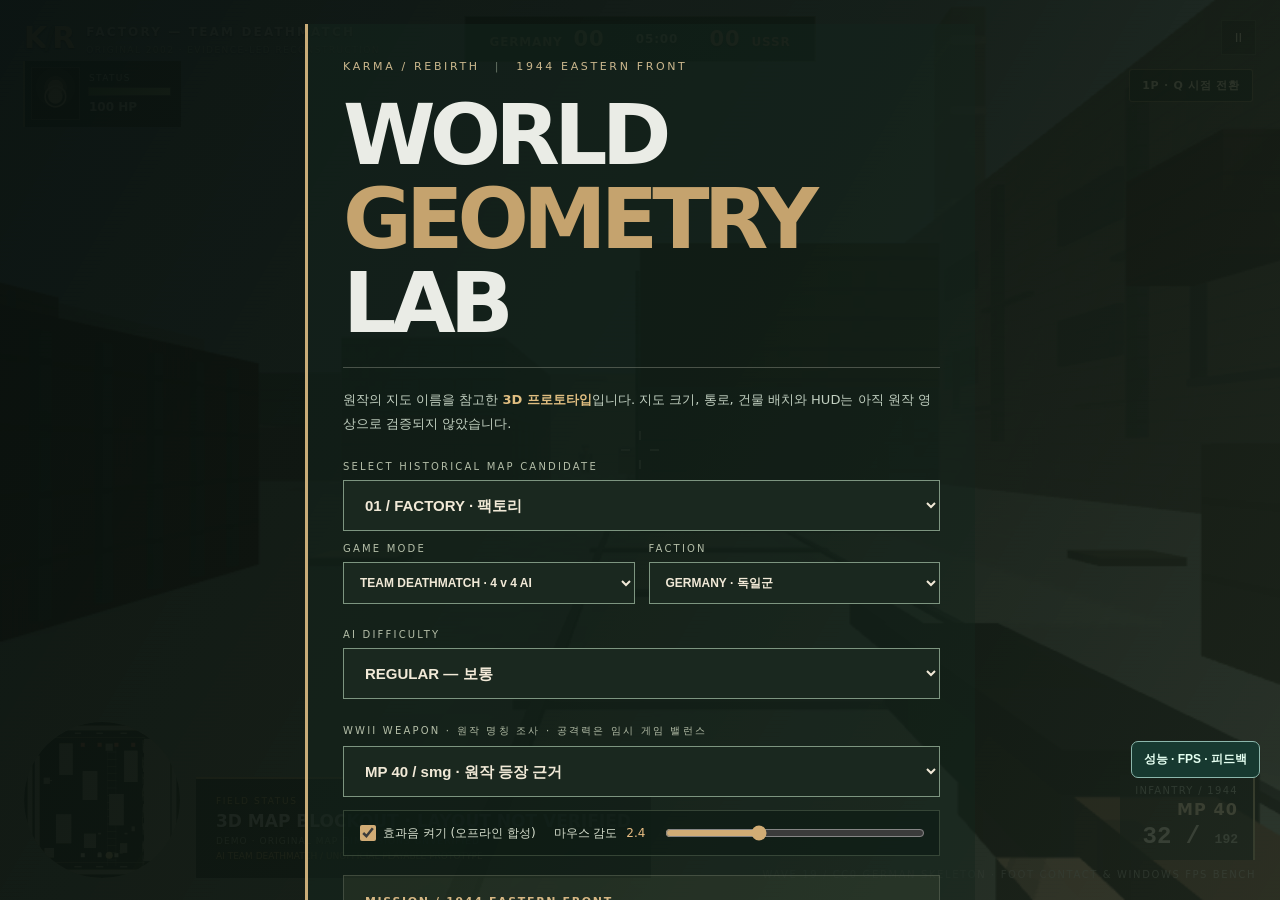
==== site/three-d/index.html @ 40a32ef1 "Wave19 Windows same-PC FPS comparator, rig weapon/foot pose QA and licensed asset audit" ====
<!doctype html>
<html lang="ko"><head><meta charset="utf-8"><meta name="viewport" content="width=device-width, initial-scale=1">
<title>KARMA REBIRTH — Wave 19 Windows FPS Benchmark + Weapon Grip QA</title><link rel="stylesheet" href="style.css"><link rel="stylesheet" href="tdm.css"><link rel="stylesheet" href="wave4.css"><link rel="stylesheet" href="wave5.css"></head>
<body><main id="application">
<canvas id="viewport" aria-label="Factory, Castle, Training WebGL 3D first-person and third-person shooter"></canvas>
<div class="scanlines"></div>
<header><div class="brand">K<span>/</span>R</div><div><strong id="mission">FACTORY — GEOMETRY STUDY</strong><small>ORIGINAL 2002 · EVIDENCE-LED RECONSTRUCTION</small></div><button id="pause" type="button" aria-label="게임 일시정지">II</button></header>
<div id="scoreboard" role="status" aria-live="polite"><span class="axis">GERMANY <b id="score-german">00</b></span><span id="match-clock">05:00</span><span class="soviet"><b id="score-soviet">00</b> USSR</span></div>
<button id="camera-mode" type="button" aria-label="Q 시점 전환: 1인칭" aria-keyshortcuts="Q">1P · Q 시점 전환</button>
<div id="mouse-lock-status" role="status" aria-live="polite" hidden>마우스 잠금 대기 · 화면을 클릭해 조준을 고정하세요</div>
<div id="portrait" aria-label="병사 초상과 체력"><span class="soldier-portrait">◉</span><div class="vitals"><small>STATUS</small><div class="health-meter"><div id="health-fill"></div></div><span id="health-value">100 HP</span></div></div>
<div id="ammo-hud" aria-live="polite"><small>INFANTRY / 1944</small><strong id="gun-name">MP 40</strong><span><b id="hud-clip">32</b> / <b id="hud-reserve">160</b></span></div>
<div class="crosshair"><span class="north"></span><span class="west"></span><span class="east"></span><span class="south"></span></div>
<div class="bottom"><canvas id="mini" width="156" height="156" aria-label="임시 전술 미니맵"></canvas><div class="stat"><span class="label">FIELD STATUS</span><strong id="stats">READY</strong><span>DEMO · ORIGINAL MAP DIMENSIONS UNVERIFIED</span></div></div>
<div id="glow"></div><div class="survey-stamp">WAVE 19 / CC0 GERMAN SKELETON · FOOT CONTACT & WINDOWS FPS BENCH</div>
<aside id="benchmark" hidden aria-label="Live performance metrics"><strong>LIVE PERFORMANCE</strong><span id="bench-fps">Measuring FPS…</span><span id="bench-frame">Frame time: --</span><span id="bench-render">CPU scene/render: --</span><span id="bench-ai">AI logic: --</span><small>Actual browser RAF · not GPU timestamp · Wave 05</small></aside>
<section id="menu" aria-label="작전 메뉴" class="scrim">
  <div class="panel">
  <p class="kicker">KARMA / REBIRTH <span class="divider-pipe">|</span> 1944 EASTERN FRONT</p>
  <h1 id="menu-title">WORLD <em>GEOMETRY</em> LAB</h1>
  <p class="warning">원작의 지도 이름을 참고한 <b>3D 프로토타입</b>입니다. 지도 크기, 통로, 건물 배치와 HUD는 아직 원작 영상으로 검증되지 않았습니다.</p>
  <label for="map-picker">SELECT HISTORICAL MAP CANDIDATE</label>
  <select id="map-picker"><option value="factory">01 / FACTORY · 팩토리</option><option value="castle">02 / CASTLE · 캐슬</option><option value="training">03 / TRAINING · 자체 제작 사격장 (원본 맵 구조 미확인)</option></select>
  <div class="choice-grid"><div><label for="mode-picker">GAME MODE</label><select id="mode-picker"><option value="tdm">TEAM DEATHMATCH · 4 v 4 AI</option><option value="practice">MAP PRACTICE · 훈련</option></select></div><div><label for="team-picker">FACTION</label><select id="team-picker"><option value="german">GERMANY · 독일군</option><option value="soviet">USSR · 소련군</option></select></div></div>
  <label for="difficulty-picker">AI DIFFICULTY</label><select id="difficulty-picker"><option value="normal">REGULAR — 보통</option><option value="rookie">ROOKIE — 초급</option><option value="veteran">VETERAN — 숙련</option></select>
  <label for="weapon-picker">WWII WEAPON · 원작 명칭 조사 · 공격력은 임시 게임 밸런스</label><select id="weapon-picker" aria-label="독일군·소련군 무기 선택"></select>
  <div class="optionrow"><label class="sound-control"><input id="enable-audio" type="checkbox" checked> 효과음 켜기 (오프라인 합성)</label><label for="sensitivity">마우스 감도 <output id="sensitivity-value">2.4</output></label><input id="sensitivity" type="range" min="1" max="5" value="2.4" step=".2"></div>
  <div class="briefing"><b>MISSION / 1944 EASTERN FRONT</b><span>4 대 4 오프라인 팀전. 아군 3명과 함께 상대 진영 AI 4명에게 맞서 20점을 먼저 달성하세요. 원작 병과/지도/유니폼을 검증한 완성본은 아닙니다.</span></div>
  <button id="start" type="button">4 : 4 전투 시작 <span>↗</span></button>
  <p class="help">Q 1·3인칭 전환 · [ / ] 무기 변경 · 3인칭 휠 줌 · WASD 이동 · 마우스 시점 · 좌클릭 사격 · 우클릭 정조준 · R 재장전 · Shift 달리기 · Ctrl 앉기 · ESC 일시정지</p>
  <p class="footer"><a href="../index.html">← WAVE 01 / 기존 게임으로 돌아가기</a> · <a href="PLAY_README_KO.txt" target="_blank" rel="noopener">오프라인 사용 설명</a> · <a href="assets/characters/LICENSE_CC0.txt" target="_blank" rel="noopener">캐릭터 라이선스</a> · <a href="assets/materials/ambientcg/LICENSE_CC0.txt" target="_blank" rel="noopener">실사 직물 CC0 라이선스</a> · <a href="assets/characters/quaternius_superhero_male_cc0.glb" download>GLB 원본</a> · <a href="assets/characters/LICENSE_PANZERGRENADIER_CC0.txt">Panzergrenadier CC0</a> · <a href="assets/characters/panzergrenadier_cc0.glb" download>WW2 Soldier GLB</a> · <a href="assets/characters/panzergrenadier_cc0_optimized.glb" download>Optimized WW2 Soldier CC0 GLB</a></p>
  </div>
</section>
<div id="no-webgl" hidden role="alert">이 브라우저는 WebGL2를 사용할 수 없습니다. Chrome/Edge/Safari 최신 버전을 사용하거나 하드웨어 가속 설정을 확인해주세요.</div>
</main><script>
window.addEventListener("error", function(e) {
  const panel=document.querySelector("#no-webgl");
  if(panel){panel.hidden=false;panel.textContent="3D 초기화 오류: "+e.message+" ("+e.filename.split("/").pop()+":"+e.lineno+")"; }
});
window.addEventListener("unhandledrejection", function(e) {
  const panel=document.querySelector("#no-webgl");if(panel){panel.hidden=false;panel.textContent="3D 초기화 거부: "+String(e.reason);}
});
</script><script src="maps.js?v=wave19"></script><script src="weapons.js"></script><script src="weapon-motion.js"></script><script src="aim-audit.js"></script><script src="aim14.js"></script><script src="tdm.js"></script><script src="rig.js"></script><script src="camera.js"></script><script src="assets/quaternius-character-embedded.js"></script><script src="assets/materials/ww2_pbr_embedded.js"></script><script src="assets/materials/ambientcg/fabric065-photo-embedded.js"></script><script src="assets/animations/ual1-retargeted-embedded.js"></script><script src="assets/characters/panzergrenadier-ual-basis.js"></script><script src="real-character.js"></script><script src="skinned.js"></script><script src="audio.js"></script><script src="engine.js?v=wave19"></script><script src="wave18-diagnostics.js"></script></body></html>
---- site/three-d/style.css ----
*{box-sizing:border-box}html,body{margin:0;height:100%;overflow:hidden;background:#151c1b;color:#eaece6;font-family:Inter,system-ui,-apple-system,'Segoe UI',sans-serif}#application{position:relative;width:100vw;height:100dvh;overflow:hidden}#viewport{display:block;width:100%;height:100%;background:#687979}.scanlines{pointer-events:none;position:absolute;inset:0;background:repeating-linear-gradient(0deg,transparent 0px,transparent 3px,#00000009 4px);z-index:2}header{position:absolute;left:24px;top:20px;right:24px;display:flex;align-items:center;gap:14px;z-index:3;text-shadow:0 1px 2px #0009}header .brand{font-size:30px;letter-spacing:-3px;font-weight:900;color:#e4c99a}header .brand span{color:#71847b}header strong{font-size:12px;letter-spacing:.18em}header small{display:block;color:#bdc7bc;font-size:9px;letter-spacing:.16em;margin-top:5px}header button{margin-left:auto;width:35px;height:35px;border:1px solid #a7ac9949;background:#1019148a;color:#fbecd0;cursor:pointer}.crosshair{position:absolute;left:50%;top:50%;width:38px;height:38px;transform:translate(-50%,-50%);z-index:2;pointer-events:none}.crosshair span{position:absolute;background:#f0e8d5;box-shadow:0 0 4px #000a}.crosshair .north{width:2px;height:9px;top:0;left:18px}.crosshair .south{width:2px;height:9px;bottom:0;left:18px}.crosshair .west{width:9px;height:2px;left:0;top:18px}.crosshair .east{width:9px;height:2px;right:0;top:18px}.bottom{position:absolute;left:24px;bottom:22px;right:24px;z-index:3;display:flex;align-items:flex-end;gap:16px;text-shadow:0 1px 2px #0009}#mini{width:156px;height:156px;border:1px solid #c6c5a267;image-rendering:auto}.stat{background:#101b18c9;border-top:2px solid #cbad77;min-width:270px;padding:17px 20px;display:grid;gap:5px}.stat .label{color:#e4be7d;font-size:9px;letter-spacing:.18em}.stat strong{font-size:17px}.stat>span:last-child{font-size:9px;letter-spacing:.12em;color:#b7c1b4}.survey-stamp{position:absolute;bottom:20px;right:24px;font-size:10px;letter-spacing:.16em;color:#e7ecdda1;z-index:3}#glow{position:absolute;pointer-events:none;left:calc(50% - 70px);top:calc(50% - 70px);width:140px;height:140px;background:radial-gradient(ellipse,#ffe0a7b2,transparent 70%);opacity:0}.scrim{position:absolute;inset:0;z-index:5;background:linear-gradient(120deg,#08100df5,#0e1710eb 52%,#1c261dd8);display:flex;align-items:center;justify-content:center;padding:24px;overflow:auto}.scrim[hidden],[hidden]{display:none!important}.panel{max-width:670px;width:100%;padding:25px 35px;border-left:3px solid #c9ac78;background:#15251e76}.kicker{color:#cbb78d;letter-spacing:.24em;font-size:11px}.divider-pipe{color:#677365;padding:0 9px}h1{font-size:clamp(46px,7.5vw,84px);line-height:1;letter-spacing:-.07em;margin:20px 0 22px}h1 em{font-style:normal;color:#c5a36e}.warning{font-size:13px;color:#c2d0c1;line-height:1.85;border-top:1px solid #c0c5b352;padding-top:20px}.warning b{color:#e0be81}.panel label{font-size:10px;display:block;letter-spacing:.22em;color:#b4bea8;margin-top:25px;margin-bottom:8px}.panel select{background:#1a281f;border:1px solid #7d9580;color:#f1e9d7;padding:15px 17px;width:100%;font-size:15px;font-weight:700;outline-color:#dfbe86}.briefing{display:grid;gap:9px;background:#b3b98a13;border:1px solid #a0a89342;padding:19px 21px;margin-top:19px}.briefing b{color:#d6b784;font-size:11px;letter-spacing:.15em}.briefing span{font-size:12px;color:#c0cabc;line-height:1.7}#start{background:#d2ad75;color:#141c17;border:0;width:100%;font-weight:800;font-size:16px;letter-spacing:.15em;padding:20px 21px;margin-top:20px;text-align:left;cursor:pointer}#start span{float:right}#start:hover,#start:focus-visible{outline:3px solid #f2d4a6;outline-offset:3px;background:#ebc68c}.help{font-size:11px;color:#aeb9b0;line-height:1.8;margin-top:17px}.footer{margin-top:23px}.footer a{font-size:12px;color:#d3bb97;text-decoration:none}.footer a:hover{text-decoration:underline}#no-webgl{position:absolute;z-index:8;inset:20px;background:#24150e;padding:35px;font-size:18px}@media(max-width:640px){.panel{padding:12px 14px}.bottom{left:10px;bottom:8px}#mini{width:84px;height:84px}.stat{min-width:0;padding:9px 10px}.stat strong{font-size:11px}.survey-stamp{display:none}header{left:12px;top:12px;right:12px}h1{font-size:47px}}
---- site/three-d/tdm.css ----
/* Offline 1944 4v4 TDM HUD and clear faction color cues */
.choice-grid{display:grid;grid-template-columns:1fr 1fr;gap:14px}
.choice-grid select{font-size:12px;padding:12px}
.choice-grid label{margin-top:12px}
#scoreboard{position:absolute;z-index:3;top:16px;left:50%;transform:translateX(-50%);display:flex;align-items:center;gap:24px;border:1px solid #a5af9d61;background:#102018d8;padding:10px 24px;white-space:nowrap;font-size:12px;font-weight:800;letter-spacing:.07em;text-shadow:0 2px 3px #000b}
#scoreboard .axis{color:#dfcaa4}#scoreboard .soviet{color:#ea9a8d}
#scoreboard b{font-size:21px;padding:0 6px}
#match-clock{color:#eeecd5;min-width:45px;text-align:center}
#application.tdm .stat{min-width:335px}
#application.tdm .stat:after{content:"AI TEAM DEATHMATCH / UNOFFICIAL PLAYABLE PROTOTYPE";font-size:9px;color:#d0ae78}
@media(max-width:640px){#scoreboard{top:58px;gap:9px;padding:5px 7px;font-size:9px}.choice-grid{grid-template-columns:1fr}#application.tdm .stat{min-width:0}}
.optionrow{display:flex;flex-wrap:wrap;gap:9px 18px;align-items:center;margin-top:13px;padding:11px 12px;border:1px solid #b5c8a43a;background:#0d1b14a8}
.optionrow label{margin:0;color:#d7dfce;font-size:12px;letter-spacing:0}
.optionrow input[type="range"]{min-width:155px;accent-color:#d1ac75;flex:1}
.optionrow input[type="checkbox"]{accent-color:#d1ac75;width:16px;height:16px;vertical-align:middle}
.optionrow output{color:#e7bc82;margin-left:5px}
/* Safe overflow alignment: all controls remain reachable on short laptop viewports. */
.scrim{align-items:flex-start;overscroll-behavior:contain}
.scrim .panel{margin:0 auto}
---- site/three-d/wave4.css ----
/* Wave04: deliberately source-led 2003 HUD silhouette, not a pixel-perfect copyright asset copy */
#portrait{position:absolute;top:61px;left:23px;display:flex;align-items:center;gap:9px;z-index:3;background:#101c16b3;border-left:2px solid #aeae80;padding:6px 11px 7px 6px;pointer-events:none}
.soldier-portrait{width:49px;height:53px;display:grid;place-items:center;font-size:29px;color:#d8c69f;background:radial-gradient(circle at 50% 38%,#b9a17c 0 19%,#69644f 20% 28%,#363f34 29% 49%,#222923 50%);border:1px solid #818976a0}
#portrait .vitals{min-width:81px;display:grid;gap:5px}
#portrait .vitals small{font-size:9px;letter-spacing:.15em;color:#d9e0cc}
.health-meter{height:7px;background:#2c3430;outline:1px solid #a2ae8b61}
#health-fill{height:7px;width:100%;background:linear-gradient(90deg,#689553,#b7d18a)}
#health-value{font-size:12px;font-weight:800;color:#e6e5ce}
#application.tdm #mini{border-radius:50%;box-shadow:0 0 0 4px #c8ba8b8c,0 3px 9px #0009;clip-path:circle(50%);border:0}
#ammo-hud{position:absolute;right:25px;bottom:40px;z-index:3;display:grid;gap:4px;min-width:134px;text-align:right;padding:10px 15px;background:#111b17ba;border-right:2px solid #d6c58e}
#ammo-hud small{letter-spacing:.13em;color:#b3c2b3;font-size:10px}
#gun-name{font-weight:800;font-size:16px;letter-spacing:.07em;color:#f7e3ba}
#ammo-hud span{font:700 24px 'Courier New',monospace;color:#f1edd8}
#ammo-hud #hud-reserve{font-size:13px;color:#c1c7b3}
#application.tdm .bottom .stat{margin-bottom:0;min-width:320px}
#application.tdm .bottom{left:24px}
@media(max-width:720px){#portrait{top:97px;left:10px}.soldier-portrait{width:31px;height:34px}#ammo-hud{right:6px;bottom:13px;padding:5px 8px;min-width:100px}.health-meter{width:55px}#application.tdm .bottom .stat{display:none}}
---- site/three-d/wave5.css ----
#benchmark{position:absolute;top:70px;right:24px;z-index:3;background:#07110edb;border:1px solid #9cab8a70;border-left:3px solid #dec088;color:#e6e4d3;padding:10px 13px;display:grid;gap:5px;font:700 12px ui-monospace,monospace;min-width:250px;pointer-events:none}
#benchmark[hidden]{display:none}
#benchmark strong{color:#e3c08b;letter-spacing:.1em;font-size:10px}
#benchmark small{font-size:9px;font-weight:400;color:#a0b3a4}
@media(max-width:700px){#benchmark{top:123px;right:5px;min-width:160px;font-size:10px}}
#camera-mode{position:absolute;right:27px;top:69px;z-index:4;cursor:pointer;border:1px solid #e4bd837e;background:#0d1b16e6;color:#f2e4c5;padding:8px 12px;letter-spacing:.07em;font:bold 11px system-ui,sans-serif;border-radius:3px}
#camera-mode:focus-visible{outline:2px solid #f4d88e;outline-offset:2px}
#camera-mode:hover{background:#293b31}
#mouse-lock-status{position:absolute;top:47%;left:50%;transform:translate(-50%,-50%);z-index:6;background:#07130de8;color:#ffe4ab;border:1px solid #deb877;padding:13px 22px;text-align:center;font:700 13px system-ui,sans-serif;pointer-events:none;max-width:75vw}
#mouse-lock-status[hidden]{display:none}
#application:has(#benchmark:not([hidden])) #camera-mode{top:188px}
@media(max-width:700px){#camera-mode{top:131px;right:6px;font-size:9px;padding:6px 8px}}
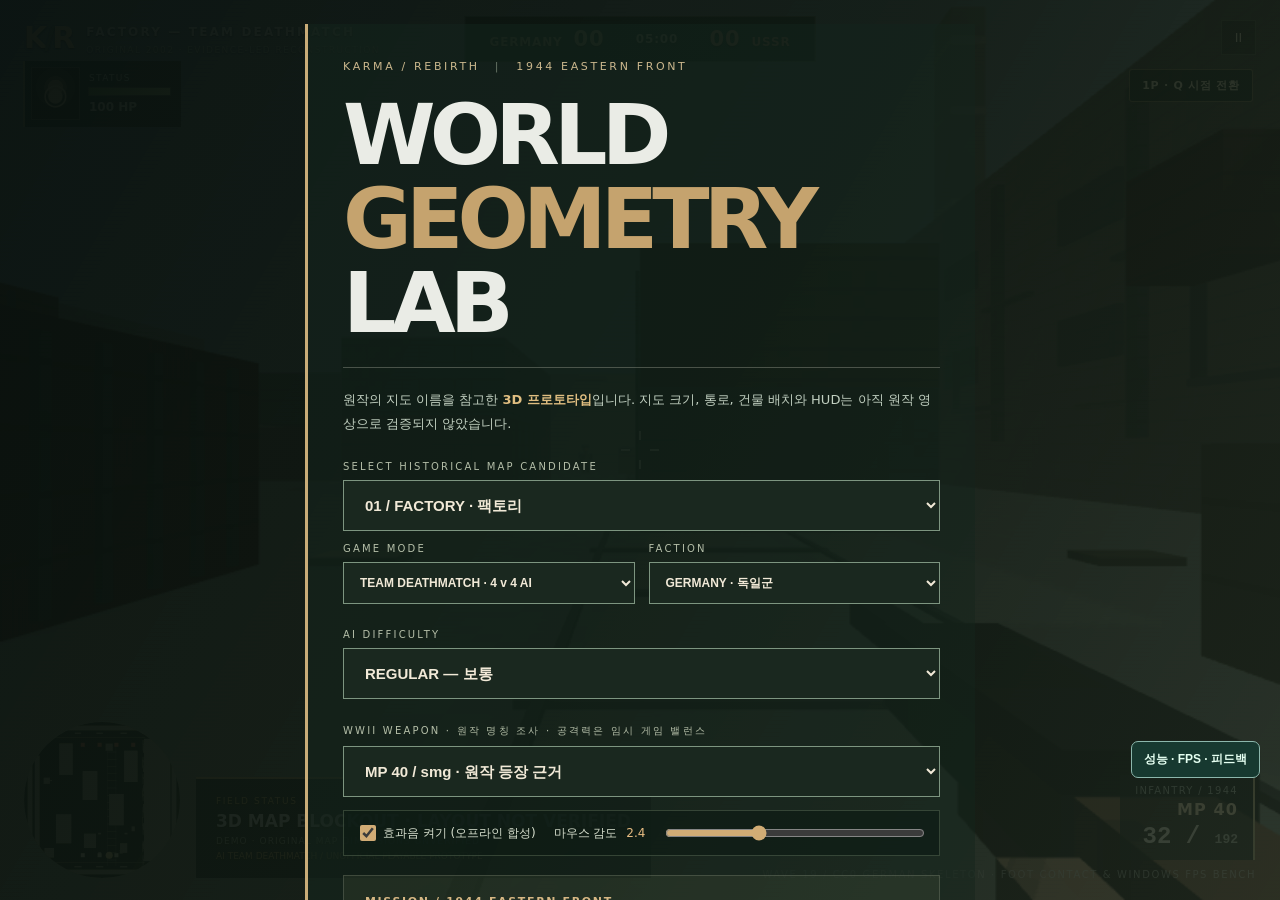
==== commit 1a28d828: "Wave20 measured 3P German IK 3-motion Chrome MP4 comparisons and reachable reload magazine path" ====
--- a/site/three-d/index.html
+++ b/site/three-d/index.html
@@ -1,6 +1,6 @@
 <!doctype html>
 <html lang="ko"><head><meta charset="utf-8"><meta name="viewport" content="width=device-width, initial-scale=1">
-<title>KARMA REBIRTH — Wave 19 Windows FPS Benchmark + Weapon Grip QA</title><link rel="stylesheet" href="style.css"><link rel="stylesheet" href="tdm.css"><link rel="stylesheet" href="wave4.css"><link rel="stylesheet" href="wave5.css"></head>
+<title>KARMA REBIRTH — Wave 20 Chrome IK Comparison Videos</title><link rel="stylesheet" href="style.css"><link rel="stylesheet" href="tdm.css"><link rel="stylesheet" href="wave4.css"><link rel="stylesheet" href="wave5.css"></head>
 <body><main id="application">
 <canvas id="viewport" aria-label="Factory, Castle, Training WebGL 3D first-person and third-person shooter"></canvas>
 <div class="scanlines"></div>
@@ -28,6 +28,7 @@
   <div class="briefing"><b>MISSION / 1944 EASTERN FRONT</b><span>4 대 4 오프라인 팀전. 아군 3명과 함께 상대 진영 AI 4명에게 맞서 20점을 먼저 달성하세요. 원작 병과/지도/유니폼을 검증한 완성본은 아닙니다.</span></div>
   <button id="start" type="button">4 : 4 전투 시작 <span>↗</span></button>
   <p class="help">Q 1·3인칭 전환 · [ / ] 무기 변경 · 3인칭 휠 줌 · WASD 이동 · 마우스 시점 · 좌클릭 사격 · 우클릭 정조준 · R 재장전 · Shift 달리기 · Ctrl 앉기 · ESC 일시정지</p>
+  <p class="help">WAVE 20 실제 Chrome 영상 (좌측 이전 / 우측 개선) · <a href="motion/Chrome-compare-walk.mp4" target="_blank" rel="noopener">걷기 MP4</a> · <a href="motion/Chrome-compare-shoot.mp4" target="_blank" rel="noopener">사격 MP4</a> · <a href="motion/Chrome-compare-reload.mp4" target="_blank" rel="noopener">재장전 MP4</a> · <a href="motion/Chrome-after-live-reload.mp4" target="_blank" rel="noopener">실제 탄약 교체</a></p>
   <p class="footer"><a href="../index.html">← WAVE 01 / 기존 게임으로 돌아가기</a> · <a href="PLAY_README_KO.txt" target="_blank" rel="noopener">오프라인 사용 설명</a> · <a href="assets/characters/LICENSE_CC0.txt" target="_blank" rel="noopener">캐릭터 라이선스</a> · <a href="assets/materials/ambientcg/LICENSE_CC0.txt" target="_blank" rel="noopener">실사 직물 CC0 라이선스</a> · <a href="assets/characters/quaternius_superhero_male_cc0.glb" download>GLB 원본</a> · <a href="assets/characters/LICENSE_PANZERGRENADIER_CC0.txt">Panzergrenadier CC0</a> · <a href="assets/characters/panzergrenadier_cc0.glb" download>WW2 Soldier GLB</a> · <a href="assets/characters/panzergrenadier_cc0_optimized.glb" download>Optimized WW2 Soldier CC0 GLB</a></p>
   </div>
 </section>
@@ -40,4 +41,4 @@
 window.addEventListener("unhandledrejection", function(e) {
   const panel=document.querySelector("#no-webgl");if(panel){panel.hidden=false;panel.textContent="3D 초기화 거부: "+String(e.reason);}
 });
-</script><script src="maps.js?v=wave19"></script><script src="weapons.js"></script><script src="weapon-motion.js"></script><script src="aim-audit.js"></script><script src="aim14.js"></script><script src="tdm.js"></script><script src="rig.js"></script><script src="camera.js"></script><script src="assets/quaternius-character-embedded.js"></script><script src="assets/materials/ww2_pbr_embedded.js"></script><script src="assets/materials/ambientcg/fabric065-photo-embedded.js"></script><script src="assets/animations/ual1-retargeted-embedded.js"></script><script src="assets/characters/panzergrenadier-ual-basis.js"></script><script src="real-character.js"></script><script src="skinned.js"></script><script src="audio.js"></script><script src="engine.js?v=wave19"></script><script src="wave18-diagnostics.js"></script></body></html>+</script><script src="maps.js?v=wave20"></script><script src="weapons.js"></script><script src="weapon-motion.js"></script><script src="aim-audit.js"></script><script src="aim14.js"></script><script src="tdm.js"></script><script src="rig.js"></script><script src="camera.js"></script><script src="assets/quaternius-character-embedded.js"></script><script src="assets/materials/ww2_pbr_embedded.js"></script><script src="assets/materials/ambientcg/fabric065-photo-embedded.js"></script><script src="assets/animations/ual1-retargeted-embedded.js"></script><script src="assets/characters/panzergrenadier-ual-basis.js"></script><script src="real-character.js"></script><script src="skinned.js"></script><script src="audio.js"></script><script src="engine.js?v=wave20"></script><script src="wave18-diagnostics.js"></script></body></html>
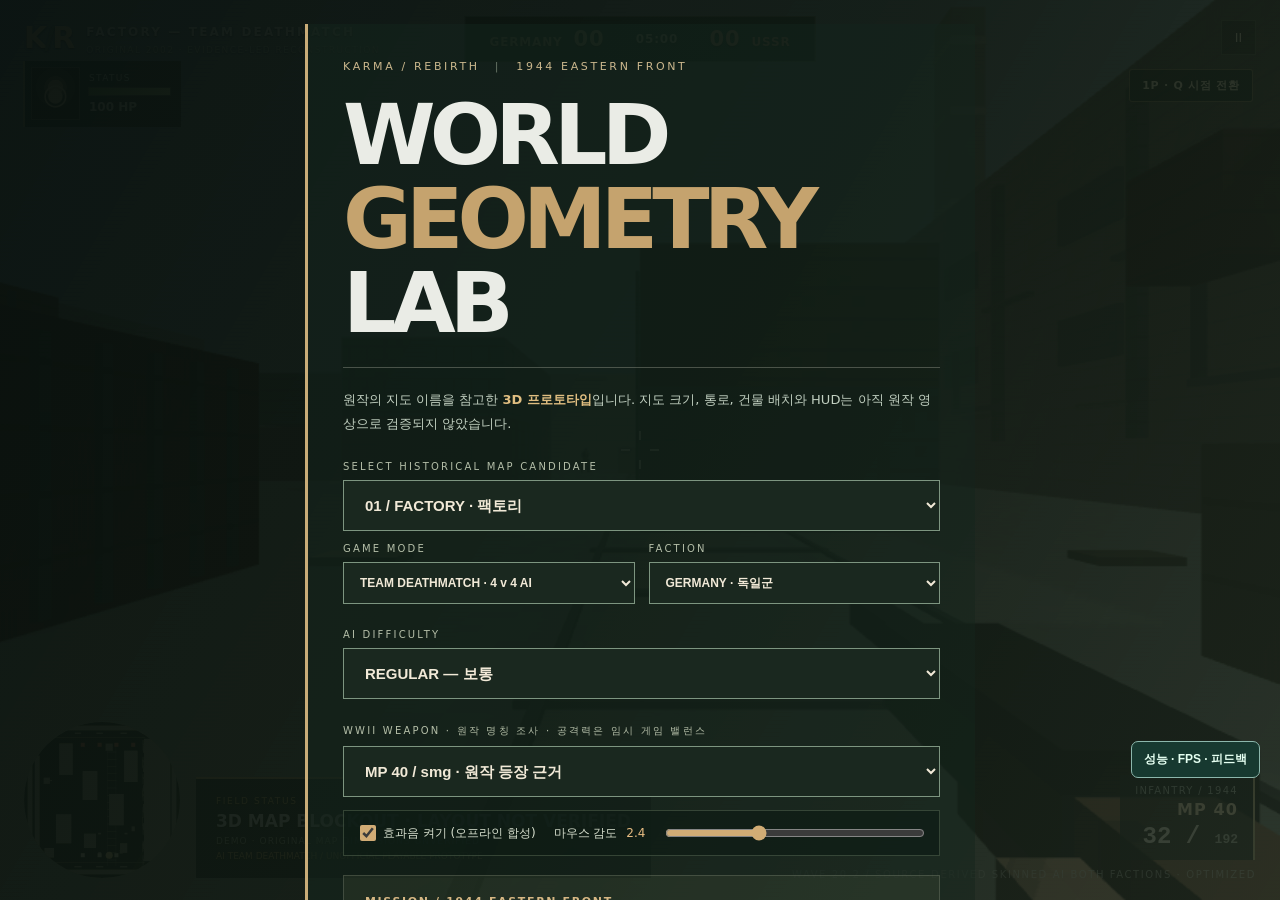
==== commit f53fdb87: "Wave20.2 actual skinned 4v4 CC0 source-based German and provisional opponent NPCs, authored firearm " ====
--- a/site/three-d/index.html
+++ b/site/three-d/index.html
@@ -1,6 +1,6 @@
 <!doctype html>
 <html lang="ko"><head><meta charset="utf-8"><meta name="viewport" content="width=device-width, initial-scale=1">
-<title>KARMA REBIRTH — Wave 20 Chrome IK Comparison Videos</title><link rel="stylesheet" href="style.css"><link rel="stylesheet" href="tdm.css"><link rel="stylesheet" href="wave4.css"><link rel="stylesheet" href="wave5.css"></head>
+<title>KARMA REBIRTH — Wave 20.2 CC0 64-bone AI Character Visual Upgrade</title><link rel="stylesheet" href="style.css"><link rel="stylesheet" href="tdm.css"><link rel="stylesheet" href="wave4.css"><link rel="stylesheet" href="wave5.css"></head>
 <body><main id="application">
 <canvas id="viewport" aria-label="Factory, Castle, Training WebGL 3D first-person and third-person shooter"></canvas>
 <div class="scanlines"></div>
@@ -12,7 +12,7 @@
 <div id="ammo-hud" aria-live="polite"><small>INFANTRY / 1944</small><strong id="gun-name">MP 40</strong><span><b id="hud-clip">32</b> / <b id="hud-reserve">160</b></span></div>
 <div class="crosshair"><span class="north"></span><span class="west"></span><span class="east"></span><span class="south"></span></div>
 <div class="bottom"><canvas id="mini" width="156" height="156" aria-label="임시 전술 미니맵"></canvas><div class="stat"><span class="label">FIELD STATUS</span><strong id="stats">READY</strong><span>DEMO · ORIGINAL MAP DIMENSIONS UNVERIFIED</span></div></div>
-<div id="glow"></div><div class="survey-stamp">WAVE 19 / CC0 GERMAN SKELETON · FOOT CONTACT & WINDOWS FPS BENCH</div>
+<div id="glow"></div><div class="survey-stamp">WAVE 20.2 / SOURCE-DERIVED SKINNED AI BOTH FACTIONS · OPTIMIZED</div>
 <aside id="benchmark" hidden aria-label="Live performance metrics"><strong>LIVE PERFORMANCE</strong><span id="bench-fps">Measuring FPS…</span><span id="bench-frame">Frame time: --</span><span id="bench-render">CPU scene/render: --</span><span id="bench-ai">AI logic: --</span><small>Actual browser RAF · not GPU timestamp · Wave 05</small></aside>
 <section id="menu" aria-label="작전 메뉴" class="scrim">
   <div class="panel">
@@ -28,8 +28,8 @@
   <div class="briefing"><b>MISSION / 1944 EASTERN FRONT</b><span>4 대 4 오프라인 팀전. 아군 3명과 함께 상대 진영 AI 4명에게 맞서 20점을 먼저 달성하세요. 원작 병과/지도/유니폼을 검증한 완성본은 아닙니다.</span></div>
   <button id="start" type="button">4 : 4 전투 시작 <span>↗</span></button>
   <p class="help">Q 1·3인칭 전환 · [ / ] 무기 변경 · 3인칭 휠 줌 · WASD 이동 · 마우스 시점 · 좌클릭 사격 · 우클릭 정조준 · R 재장전 · Shift 달리기 · Ctrl 앉기 · ESC 일시정지</p>
-  <p class="help">WAVE 20 실제 Chrome 영상 (좌측 이전 / 우측 개선) · <a href="motion/Chrome-compare-walk.mp4" target="_blank" rel="noopener">걷기 MP4</a> · <a href="motion/Chrome-compare-shoot.mp4" target="_blank" rel="noopener">사격 MP4</a> · <a href="motion/Chrome-compare-reload.mp4" target="_blank" rel="noopener">재장전 MP4</a> · <a href="motion/Chrome-after-live-reload.mp4" target="_blank" rel="noopener">실제 탄약 교체</a></p>
-  <p class="footer"><a href="../index.html">← WAVE 01 / 기존 게임으로 돌아가기</a> · <a href="PLAY_README_KO.txt" target="_blank" rel="noopener">오프라인 사용 설명</a> · <a href="assets/characters/LICENSE_CC0.txt" target="_blank" rel="noopener">캐릭터 라이선스</a> · <a href="assets/materials/ambientcg/LICENSE_CC0.txt" target="_blank" rel="noopener">실사 직물 CC0 라이선스</a> · <a href="assets/characters/quaternius_superhero_male_cc0.glb" download>GLB 원본</a> · <a href="assets/characters/LICENSE_PANZERGRENADIER_CC0.txt">Panzergrenadier CC0</a> · <a href="assets/characters/panzergrenadier_cc0.glb" download>WW2 Soldier GLB</a> · <a href="assets/characters/panzergrenadier_cc0_optimized.glb" download>Optimized WW2 Soldier CC0 GLB</a></p>
+  <p class="help">WAVE 20 실제 Chrome 영상 (좌측 이전 / 우측 개선) · <a href="motion/Chrome-compare-walk.mp4" target="_blank" rel="noopener">걷기 MP4</a> · <a href="motion/Chrome-compare-shoot.mp4" target="_blank" rel="noopener">사격 MP4</a> · <a href="motion/Chrome-compare-reload.mp4" target="_blank" rel="noopener">재장전 MP4</a> · <a href="motion/Chrome-after-live-reload.mp4" target="_blank" rel="noopener">실제 탄약 교체</a> · <a href="motion/Chrome-compare-foot-lock.mp4" target="_blank" rel="noopener">실제 걷기 발 고정 비교 MP4</a></p>
+  <p class="footer"><a href="../index.html">← WAVE 01 / 기존 게임으로 돌아가기</a> · <a href="PLAY_README_KO.txt" target="_blank" rel="noopener">오프라인 사용 설명</a> · <a href="assets/characters/LICENSE_CC0.txt" target="_blank" rel="noopener">캐릭터 라이선스</a> · <a href="assets/materials/ambientcg/LICENSE_CC0.txt" target="_blank" rel="noopener">실사 직물 CC0 라이선스</a> · <a href="assets/characters/quaternius_superhero_male_cc0.glb" download>GLB 원본</a> · <a href="assets/characters/LICENSE_PANZERGRENADIER_CC0.txt">Panzergrenadier CC0</a> · <a href="assets/characters/panzergrenadier_cc0.glb" download>WW2 Soldier GLB</a> · <a href="assets/characters/panzergrenadier_cc0_optimized.glb" download>Optimized WW2 Soldier CC0 GLB</a> · <a href="assets/characters/panzergrenadier_cc0_npc_lod.glb" download>German AI LOD GLB</a> · <a href="assets/characters/soviet_side_derived_cc0_interim.glb" download>Soviet-side interim CC0 derivative GLB (not historic)</a> · <a href="assets/characters/LICENSE_WAVE20_NPC_CC0.txt">AI CC0 provenance</a></p>
   </div>
 </section>
 <div id="no-webgl" hidden role="alert">이 브라우저는 WebGL2를 사용할 수 없습니다. Chrome/Edge/Safari 최신 버전을 사용하거나 하드웨어 가속 설정을 확인해주세요.</div>
@@ -41,4 +41,4 @@
 window.addEventListener("unhandledrejection", function(e) {
   const panel=document.querySelector("#no-webgl");if(panel){panel.hidden=false;panel.textContent="3D 초기화 거부: "+String(e.reason);}
 });
-</script><script src="maps.js?v=wave20"></script><script src="weapons.js"></script><script src="weapon-motion.js"></script><script src="aim-audit.js"></script><script src="aim14.js"></script><script src="tdm.js"></script><script src="rig.js"></script><script src="camera.js"></script><script src="assets/quaternius-character-embedded.js"></script><script src="assets/materials/ww2_pbr_embedded.js"></script><script src="assets/materials/ambientcg/fabric065-photo-embedded.js"></script><script src="assets/animations/ual1-retargeted-embedded.js"></script><script src="assets/characters/panzergrenadier-ual-basis.js"></script><script src="real-character.js"></script><script src="skinned.js"></script><script src="audio.js"></script><script src="engine.js?v=wave20"></script><script src="wave18-diagnostics.js"></script></body></html>+</script><script src="maps.js?v=wave20"></script><script src="weapons.js"></script><script src="weapon-motion.js"></script><script src="aim-audit.js"></script><script src="aim14.js"></script><script src="tdm.js"></script><script src="rig.js"></script><script src="camera.js"></script><script src="assets/quaternius-character-embedded.js"></script><script src="assets/materials/ww2_pbr_embedded.js"></script><script src="assets/materials/ambientcg/fabric065-photo-embedded.js"></script><script src="assets/animations/ual1-retargeted-embedded.js"></script><script src="assets/characters/panzergrenadier-ual-basis.js"></script><script src="real-character.js?v=wave20npc2"></script><script src="skinned.js"></script><script src="audio.js"></script><script src="engine.js?v=wave20npc2"></script><script src="wave18-diagnostics.js?v=wave20npc2"></script></body></html>
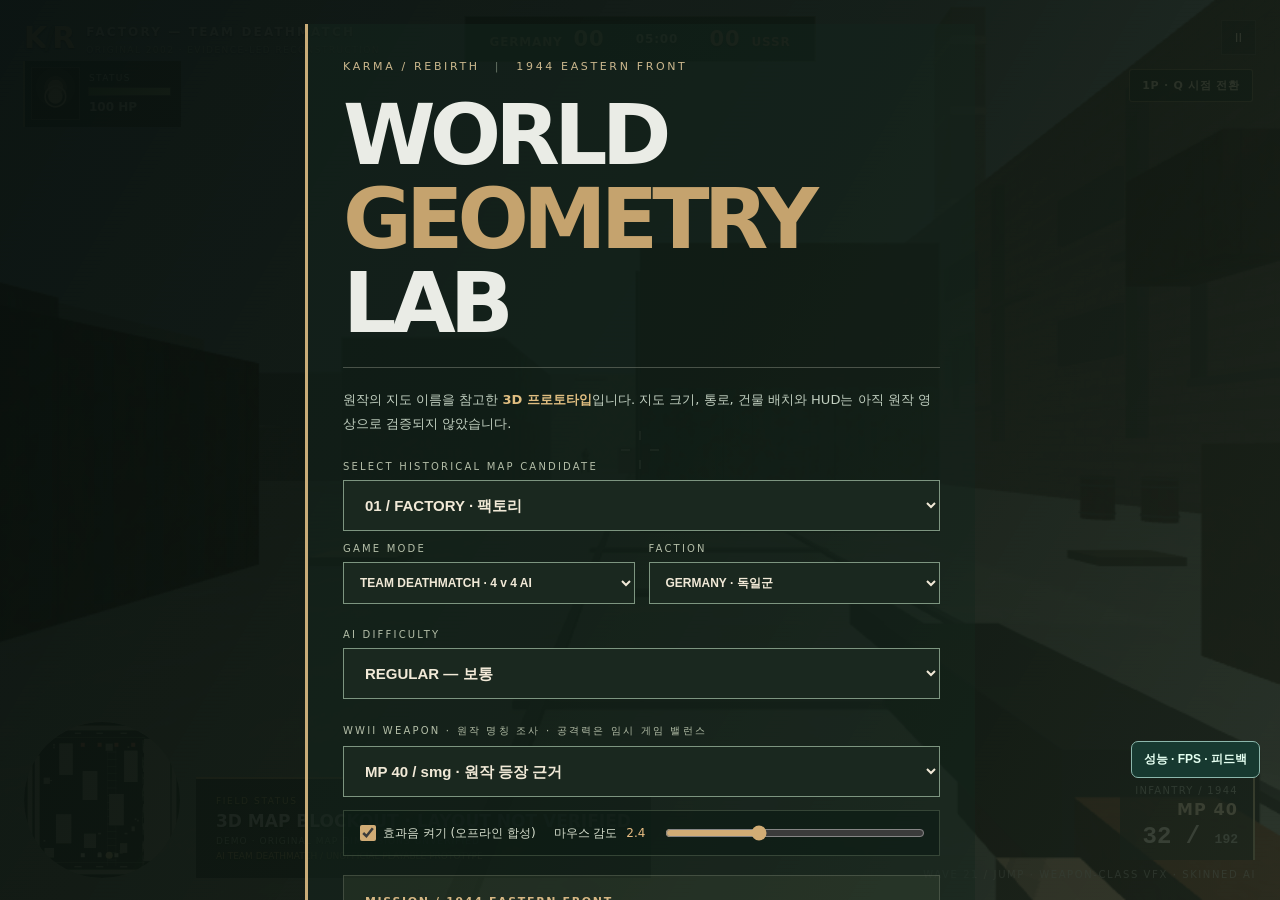
==== commit 941f7a0d: "Wave21 real Space jump, class-specific WebGL2 soft VFX, terrain atlas and artist 4v4 QA" ====
--- a/site/three-d/index.html
+++ b/site/three-d/index.html
@@ -1,6 +1,6 @@
 <!doctype html>
 <html lang="ko"><head><meta charset="utf-8"><meta name="viewport" content="width=device-width, initial-scale=1">
-<title>KARMA REBIRTH — Wave 20.2 CC0 64-bone AI Character Visual Upgrade</title><link rel="stylesheet" href="style.css"><link rel="stylesheet" href="tdm.css"><link rel="stylesheet" href="wave4.css"><link rel="stylesheet" href="wave5.css"></head>
+<title>KARMA REBIRTH — Wave 21 Jump and WW2 Weapon FX</title><link rel="stylesheet" href="style.css"><link rel="stylesheet" href="tdm.css"><link rel="stylesheet" href="wave4.css"><link rel="stylesheet" href="wave5.css"></head>
 <body><main id="application">
 <canvas id="viewport" aria-label="Factory, Castle, Training WebGL 3D first-person and third-person shooter"></canvas>
 <div class="scanlines"></div>
@@ -12,7 +12,7 @@
 <div id="ammo-hud" aria-live="polite"><small>INFANTRY / 1944</small><strong id="gun-name">MP 40</strong><span><b id="hud-clip">32</b> / <b id="hud-reserve">160</b></span></div>
 <div class="crosshair"><span class="north"></span><span class="west"></span><span class="east"></span><span class="south"></span></div>
 <div class="bottom"><canvas id="mini" width="156" height="156" aria-label="임시 전술 미니맵"></canvas><div class="stat"><span class="label">FIELD STATUS</span><strong id="stats">READY</strong><span>DEMO · ORIGINAL MAP DIMENSIONS UNVERIFIED</span></div></div>
-<div id="glow"></div><div class="survey-stamp">WAVE 20.2 / SOURCE-DERIVED SKINNED AI BOTH FACTIONS · OPTIMIZED</div>
+<div id="glow"></div><div class="survey-stamp">WAVE 21 / JUMP · WEAPON-CLASS VFX · SKINNED AI</div>
 <aside id="benchmark" hidden aria-label="Live performance metrics"><strong>LIVE PERFORMANCE</strong><span id="bench-fps">Measuring FPS…</span><span id="bench-frame">Frame time: --</span><span id="bench-render">CPU scene/render: --</span><span id="bench-ai">AI logic: --</span><small>Actual browser RAF · not GPU timestamp · Wave 05</small></aside>
 <section id="menu" aria-label="작전 메뉴" class="scrim">
   <div class="panel">
@@ -27,7 +27,7 @@
   <div class="optionrow"><label class="sound-control"><input id="enable-audio" type="checkbox" checked> 효과음 켜기 (오프라인 합성)</label><label for="sensitivity">마우스 감도 <output id="sensitivity-value">2.4</output></label><input id="sensitivity" type="range" min="1" max="5" value="2.4" step=".2"></div>
   <div class="briefing"><b>MISSION / 1944 EASTERN FRONT</b><span>4 대 4 오프라인 팀전. 아군 3명과 함께 상대 진영 AI 4명에게 맞서 20점을 먼저 달성하세요. 원작 병과/지도/유니폼을 검증한 완성본은 아닙니다.</span></div>
   <button id="start" type="button">4 : 4 전투 시작 <span>↗</span></button>
-  <p class="help">Q 1·3인칭 전환 · [ / ] 무기 변경 · 3인칭 휠 줌 · WASD 이동 · 마우스 시점 · 좌클릭 사격 · 우클릭 정조준 · R 재장전 · Shift 달리기 · Ctrl 앉기 · ESC 일시정지</p>
+  <p class="help">Q 1·3인칭 전환 · [ / ] 무기 변경 · 3인칭 휠 줌 · WASD 이동 · Space 점프 · 마우스 시점 · 좌클릭 사격 · 우클릭 정조준 · R 재장전 · Shift 달리기 · Ctrl 앉기 · ESC 일시정지</p>
   <p class="help">WAVE 20 실제 Chrome 영상 (좌측 이전 / 우측 개선) · <a href="motion/Chrome-compare-walk.mp4" target="_blank" rel="noopener">걷기 MP4</a> · <a href="motion/Chrome-compare-shoot.mp4" target="_blank" rel="noopener">사격 MP4</a> · <a href="motion/Chrome-compare-reload.mp4" target="_blank" rel="noopener">재장전 MP4</a> · <a href="motion/Chrome-after-live-reload.mp4" target="_blank" rel="noopener">실제 탄약 교체</a> · <a href="motion/Chrome-compare-foot-lock.mp4" target="_blank" rel="noopener">실제 걷기 발 고정 비교 MP4</a></p>
   <p class="footer"><a href="../index.html">← WAVE 01 / 기존 게임으로 돌아가기</a> · <a href="PLAY_README_KO.txt" target="_blank" rel="noopener">오프라인 사용 설명</a> · <a href="assets/characters/LICENSE_CC0.txt" target="_blank" rel="noopener">캐릭터 라이선스</a> · <a href="assets/materials/ambientcg/LICENSE_CC0.txt" target="_blank" rel="noopener">실사 직물 CC0 라이선스</a> · <a href="assets/characters/quaternius_superhero_male_cc0.glb" download>GLB 원본</a> · <a href="assets/characters/LICENSE_PANZERGRENADIER_CC0.txt">Panzergrenadier CC0</a> · <a href="assets/characters/panzergrenadier_cc0.glb" download>WW2 Soldier GLB</a> · <a href="assets/characters/panzergrenadier_cc0_optimized.glb" download>Optimized WW2 Soldier CC0 GLB</a> · <a href="assets/characters/panzergrenadier_cc0_npc_lod.glb" download>German AI LOD GLB</a> · <a href="assets/characters/soviet_side_derived_cc0_interim.glb" download>Soviet-side interim CC0 derivative GLB (not historic)</a> · <a href="assets/characters/LICENSE_WAVE20_NPC_CC0.txt">AI CC0 provenance</a></p>
   </div>
@@ -41,4 +41,4 @@
 window.addEventListener("unhandledrejection", function(e) {
   const panel=document.querySelector("#no-webgl");if(panel){panel.hidden=false;panel.textContent="3D 초기화 거부: "+String(e.reason);}
 });
-</script><script src="maps.js?v=wave20"></script><script src="weapons.js"></script><script src="weapon-motion.js"></script><script src="aim-audit.js"></script><script src="aim14.js"></script><script src="tdm.js"></script><script src="rig.js"></script><script src="camera.js"></script><script src="assets/quaternius-character-embedded.js"></script><script src="assets/materials/ww2_pbr_embedded.js"></script><script src="assets/materials/ambientcg/fabric065-photo-embedded.js"></script><script src="assets/animations/ual1-retargeted-embedded.js"></script><script src="assets/characters/panzergrenadier-ual-basis.js"></script><script src="real-character.js?v=wave20npc2"></script><script src="skinned.js"></script><script src="audio.js"></script><script src="engine.js?v=wave20npc2"></script><script src="wave18-diagnostics.js?v=wave20npc2"></script></body></html>+</script><script src="maps.js?v=wave21"></script><script src="weapons.js"></script><script src="weapon-motion.js"></script><script src="weapon-vfx.js?v=wave21"></script><script src="jump.js?v=wave21"></script><script src="aim-audit.js"></script><script src="aim14.js"></script><script src="tdm.js"></script><script src="rig.js"></script><script src="camera.js"></script><script src="assets/quaternius-character-embedded.js"></script><script src="assets/materials/ww2_pbr_embedded.js"></script><script src="assets/materials/ambientcg/fabric065-photo-embedded.js"></script><script src="assets/animations/ual1-retargeted-embedded.js"></script><script src="assets/characters/panzergrenadier-ual-basis.js"></script><script src="real-character.js?v=wave21"></script><script src="skinned.js"></script><script src="audio.js"></script><script src="engine.js?v=wave21"></script><script src="wave18-diagnostics.js?v=wave21"></script></body></html>
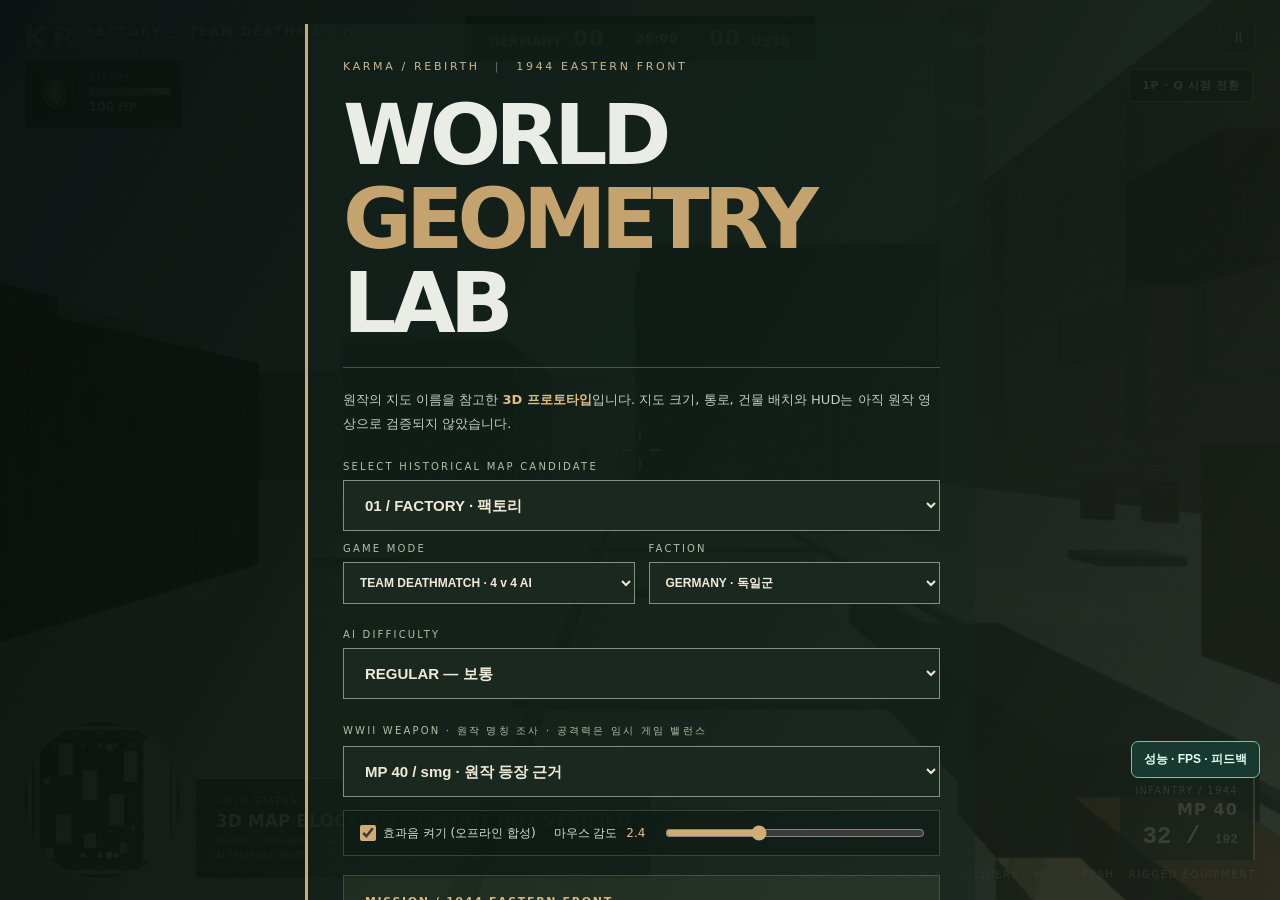
==== commit 83a71a54: "Wave22 modeled CC0 skinned German and Soviet kit, MP40 PPSh original Blender meshes and visual QA" ====
--- a/site/three-d/index.html
+++ b/site/three-d/index.html
@@ -1,6 +1,6 @@
 <!doctype html>
 <html lang="ko"><head><meta charset="utf-8"><meta name="viewport" content="width=device-width, initial-scale=1">
-<title>KARMA REBIRTH — Wave 21 Jump and WW2 Weapon FX</title><link rel="stylesheet" href="style.css"><link rel="stylesheet" href="tdm.css"><link rel="stylesheet" href="wave4.css"><link rel="stylesheet" href="wave5.css"></head>
+<title>KARMA REBIRTH — Wave 22 Real Blender Modeled Soldiers MP40 PPSh</title><link rel="stylesheet" href="style.css"><link rel="stylesheet" href="tdm.css"><link rel="stylesheet" href="wave4.css"><link rel="stylesheet" href="wave5.css"></head>
 <body><main id="application">
 <canvas id="viewport" aria-label="Factory, Castle, Training WebGL 3D first-person and third-person shooter"></canvas>
 <div class="scanlines"></div>
@@ -12,7 +12,7 @@
 <div id="ammo-hud" aria-live="polite"><small>INFANTRY / 1944</small><strong id="gun-name">MP 40</strong><span><b id="hud-clip">32</b> / <b id="hud-reserve">160</b></span></div>
 <div class="crosshair"><span class="north"></span><span class="west"></span><span class="east"></span><span class="south"></span></div>
 <div class="bottom"><canvas id="mini" width="156" height="156" aria-label="임시 전술 미니맵"></canvas><div class="stat"><span class="label">FIELD STATUS</span><strong id="stats">READY</strong><span>DEMO · ORIGINAL MAP DIMENSIONS UNVERIFIED</span></div></div>
-<div id="glow"></div><div class="survey-stamp">WAVE 21 / JUMP · WEAPON-CLASS VFX · SKINNED AI</div>
+<div id="glow"></div><div class="survey-stamp">WAVE 22 / 3D BLENDER SOLDIERS · MP40 · PPSH · RIGGED EQUIPMENT</div>
 <aside id="benchmark" hidden aria-label="Live performance metrics"><strong>LIVE PERFORMANCE</strong><span id="bench-fps">Measuring FPS…</span><span id="bench-frame">Frame time: --</span><span id="bench-render">CPU scene/render: --</span><span id="bench-ai">AI logic: --</span><small>Actual browser RAF · not GPU timestamp · Wave 05</small></aside>
 <section id="menu" aria-label="작전 메뉴" class="scrim">
   <div class="panel">
@@ -41,4 +41,4 @@
 window.addEventListener("unhandledrejection", function(e) {
   const panel=document.querySelector("#no-webgl");if(panel){panel.hidden=false;panel.textContent="3D 초기화 거부: "+String(e.reason);}
 });
-</script><script src="maps.js?v=wave21"></script><script src="weapons.js"></script><script src="weapon-motion.js"></script><script src="weapon-vfx.js?v=wave21"></script><script src="jump.js?v=wave21"></script><script src="aim-audit.js"></script><script src="aim14.js"></script><script src="tdm.js"></script><script src="rig.js"></script><script src="camera.js"></script><script src="assets/quaternius-character-embedded.js"></script><script src="assets/materials/ww2_pbr_embedded.js"></script><script src="assets/materials/ambientcg/fabric065-photo-embedded.js"></script><script src="assets/animations/ual1-retargeted-embedded.js"></script><script src="assets/characters/panzergrenadier-ual-basis.js"></script><script src="real-character.js?v=wave21"></script><script src="skinned.js"></script><script src="audio.js"></script><script src="engine.js?v=wave21"></script><script src="wave18-diagnostics.js?v=wave21"></script></body></html>+</script><script src="maps.js?v=wave21"></script><script src="weapons.js"></script><script src="weapon-motion.js"></script><script src="weapon-art.js?v=wave22"></script><script src="weapon-vfx.js?v=wave21"></script><script src="jump.js?v=wave21"></script><script src="aim-audit.js"></script><script src="aim14.js"></script><script src="tdm.js"></script><script src="rig.js"></script><script src="camera.js"></script><script src="assets/quaternius-character-embedded.js"></script><script src="assets/materials/ww2_pbr_embedded.js"></script><script src="assets/materials/ambientcg/fabric065-photo-embedded.js"></script><script src="assets/animations/ual1-retargeted-embedded.js"></script><script src="assets/characters/panzergrenadier-ual-basis.js"></script><script src="real-character.js?v=wave22"></script><script src="skinned.js"></script><script src="audio.js"></script><script src="engine.js?v=wave22"></script><script src="wave18-diagnostics.js?v=wave22"></script></body></html>
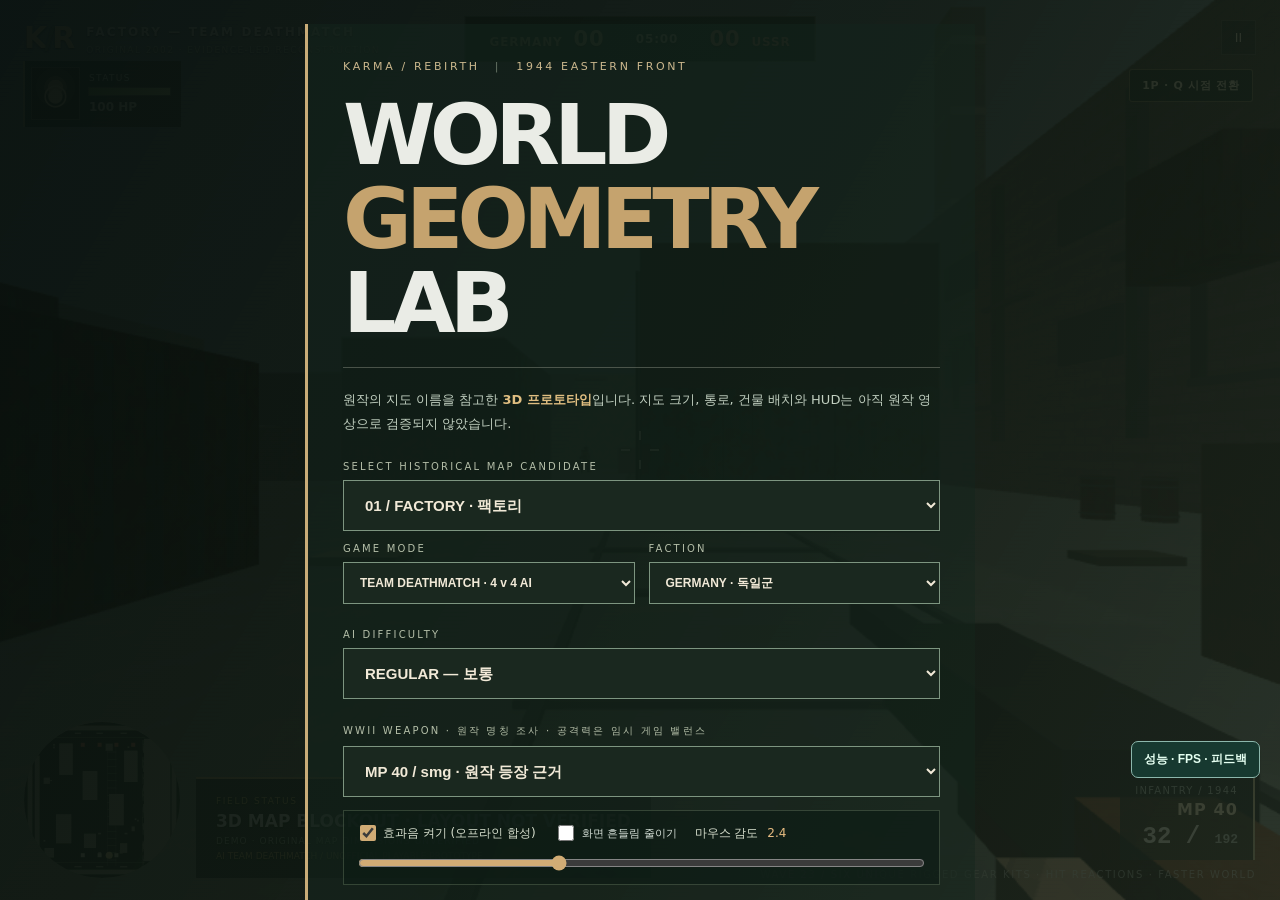
==== commit 9ef0e92f: "Wave23 six original 64-bone field gear variants, damage feedback, static GPU world and visual QA" ====
--- a/site/three-d/index.html
+++ b/site/three-d/index.html
@@ -1,6 +1,6 @@
 <!doctype html>
 <html lang="ko"><head><meta charset="utf-8"><meta name="viewport" content="width=device-width, initial-scale=1">
-<title>KARMA REBIRTH — Wave 22 Real Blender Modeled Soldiers MP40 PPSh</title><link rel="stylesheet" href="style.css"><link rel="stylesheet" href="tdm.css"><link rel="stylesheet" href="wave4.css"><link rel="stylesheet" href="wave5.css"></head>
+<title>KARMA REBIRTH — Wave 23 Real Character Variants and Combat Feedback</title><link rel="stylesheet" href="style.css"><link rel="stylesheet" href="tdm.css"><link rel="stylesheet" href="wave4.css"><link rel="stylesheet" href="wave5.css"><link rel="stylesheet" href="combat-feedback.css"></head>
 <body><main id="application">
 <canvas id="viewport" aria-label="Factory, Castle, Training WebGL 3D first-person and third-person shooter"></canvas>
 <div class="scanlines"></div>
@@ -12,7 +12,7 @@
 <div id="ammo-hud" aria-live="polite"><small>INFANTRY / 1944</small><strong id="gun-name">MP 40</strong><span><b id="hud-clip">32</b> / <b id="hud-reserve">160</b></span></div>
 <div class="crosshair"><span class="north"></span><span class="west"></span><span class="east"></span><span class="south"></span></div>
 <div class="bottom"><canvas id="mini" width="156" height="156" aria-label="임시 전술 미니맵"></canvas><div class="stat"><span class="label">FIELD STATUS</span><strong id="stats">READY</strong><span>DEMO · ORIGINAL MAP DIMENSIONS UNVERIFIED</span></div></div>
-<div id="glow"></div><div class="survey-stamp">WAVE 22 / 3D BLENDER SOLDIERS · MP40 · PPSH · RIGGED EQUIPMENT</div>
+<div id="glow"></div><div class="survey-stamp">WAVE 23 / SIX UNIQUE RIGGED GEAR KITS · HIT REACTIONS · FASTER WORLD</div>
 <aside id="benchmark" hidden aria-label="Live performance metrics"><strong>LIVE PERFORMANCE</strong><span id="bench-fps">Measuring FPS…</span><span id="bench-frame">Frame time: --</span><span id="bench-render">CPU scene/render: --</span><span id="bench-ai">AI logic: --</span><small>Actual browser RAF · not GPU timestamp · Wave 05</small></aside>
 <section id="menu" aria-label="작전 메뉴" class="scrim">
   <div class="panel">
@@ -24,7 +24,7 @@
   <div class="choice-grid"><div><label for="mode-picker">GAME MODE</label><select id="mode-picker"><option value="tdm">TEAM DEATHMATCH · 4 v 4 AI</option><option value="practice">MAP PRACTICE · 훈련</option></select></div><div><label for="team-picker">FACTION</label><select id="team-picker"><option value="german">GERMANY · 독일군</option><option value="soviet">USSR · 소련군</option></select></div></div>
   <label for="difficulty-picker">AI DIFFICULTY</label><select id="difficulty-picker"><option value="normal">REGULAR — 보통</option><option value="rookie">ROOKIE — 초급</option><option value="veteran">VETERAN — 숙련</option></select>
   <label for="weapon-picker">WWII WEAPON · 원작 명칭 조사 · 공격력은 임시 게임 밸런스</label><select id="weapon-picker" aria-label="독일군·소련군 무기 선택"></select>
-  <div class="optionrow"><label class="sound-control"><input id="enable-audio" type="checkbox" checked> 효과음 켜기 (오프라인 합성)</label><label for="sensitivity">마우스 감도 <output id="sensitivity-value">2.4</output></label><input id="sensitivity" type="range" min="1" max="5" value="2.4" step=".2"></div>
+  <div class="optionrow"><label class="sound-control"><input id="enable-audio" type="checkbox" checked> 효과음 켜기 (오프라인 합성)</label><label id="w23-motion-label"><input id="w23-reduce-motion" type="checkbox"> 화면 흔들림 줄이기</label><label for="sensitivity">마우스 감도 <output id="sensitivity-value">2.4</output></label><input id="sensitivity" type="range" min="1" max="5" value="2.4" step=".2"></div>
   <div class="briefing"><b>MISSION / 1944 EASTERN FRONT</b><span>4 대 4 오프라인 팀전. 아군 3명과 함께 상대 진영 AI 4명에게 맞서 20점을 먼저 달성하세요. 원작 병과/지도/유니폼을 검증한 완성본은 아닙니다.</span></div>
   <button id="start" type="button">4 : 4 전투 시작 <span>↗</span></button>
   <p class="help">Q 1·3인칭 전환 · [ / ] 무기 변경 · 3인칭 휠 줌 · WASD 이동 · Space 점프 · 마우스 시점 · 좌클릭 사격 · 우클릭 정조준 · R 재장전 · Shift 달리기 · Ctrl 앉기 · ESC 일시정지</p>
@@ -41,4 +41,4 @@
 window.addEventListener("unhandledrejection", function(e) {
   const panel=document.querySelector("#no-webgl");if(panel){panel.hidden=false;panel.textContent="3D 초기화 거부: "+String(e.reason);}
 });
-</script><script src="maps.js?v=wave21"></script><script src="weapons.js"></script><script src="weapon-motion.js"></script><script src="weapon-art.js?v=wave22"></script><script src="weapon-vfx.js?v=wave21"></script><script src="jump.js?v=wave21"></script><script src="aim-audit.js"></script><script src="aim14.js"></script><script src="tdm.js"></script><script src="rig.js"></script><script src="camera.js"></script><script src="assets/quaternius-character-embedded.js"></script><script src="assets/materials/ww2_pbr_embedded.js"></script><script src="assets/materials/ambientcg/fabric065-photo-embedded.js"></script><script src="assets/animations/ual1-retargeted-embedded.js"></script><script src="assets/characters/panzergrenadier-ual-basis.js"></script><script src="real-character.js?v=wave22"></script><script src="skinned.js"></script><script src="audio.js"></script><script src="engine.js?v=wave22"></script><script src="wave18-diagnostics.js?v=wave22"></script></body></html>+</script><script src="maps.js?v=wave21"></script><script src="weapons.js"></script><script src="weapon-motion.js"></script><script src="weapon-art.js?v=wave22"></script><script src="weapon-vfx.js?v=wave21"></script><script src="jump.js?v=wave21"></script><script src="aim-audit.js"></script><script src="aim14.js"></script><script src="variants.js?v=wave23"></script><script src="tdm.js?v=wave23"></script><script src="rig.js"></script><script src="camera.js"></script><script src="assets/quaternius-character-embedded.js"></script><script src="assets/materials/ww2_pbr_embedded.js"></script><script src="assets/materials/ambientcg/fabric065-photo-embedded.js"></script><script src="assets/animations/ual1-retargeted-embedded.js"></script><script src="assets/characters/panzergrenadier-ual-basis.js"></script><script src="real-character.js?v=wave23"></script><script src="skinned.js"></script><script src="audio.js"></script><script src="combat-feedback.js?v=wave23"></script><script src="engine.js?v=wave23"></script><script src="wave18-diagnostics.js?v=wave23"></script></body></html>
--- a/site/three-d/combat-feedback.css
+++ b/site/three-d/combat-feedback.css
@@ -0,0 +1,12 @@
+/* Wave23 transient source-confirmed hit feedback. Never blocks clicks. */
+#w23-combat-feedback{position:absolute;inset:0;pointer-events:none;z-index:8;overflow:hidden;--shake:0}
+#w23-combat-feedback .w23-hitmark{position:absolute;top:calc(50% - 20px);left:calc(50% - 18px);width:36px;height:36px;display:flex;align-items:center;justify-content:center;font:800 29px/1 system-ui;color:#f6ead4;text-shadow:0 0 7px #151e16,0 0 10px #cb4d1e;opacity:0;transition:opacity .08s ease-out}
+#w23-combat-feedback .w23-hitmark.headshot{color:#ffc56d;font-size:35px;text-shadow:0 0 10px #fa6729}
+#w23-combat-feedback .w23-direction{position:absolute;background:linear-gradient(90deg,transparent,rgba(255,97,67,.72),transparent);height:10px;width:116px;opacity:0;filter:blur(2px);transition:opacity .06s ease-out;border-radius:100%}
+#w23-damage-top{left:calc(50% - 58px);top:11%}
+#w23-damage-bottom{left:calc(50% - 58px);bottom:11%}
+#w23-damage-left{left:7%;top:50%;transform:rotate(-90deg)}
+#w23-damage-right{right:7%;top:50%;transform:rotate(90deg)}
+#w23-combat-feedback .w23-wound{position:absolute;inset:0;box-shadow:inset 0 0 90px 12px #f33e31;opacity:0;transition:opacity .08s}
+#w23-motion-label{font-size:11px!important;display:inline-flex;align-items:center;gap:5px;color:#d5dfd7}
+@media(prefers-reduced-motion:reduce){#w23-combat-feedback *{transition:none!important}}
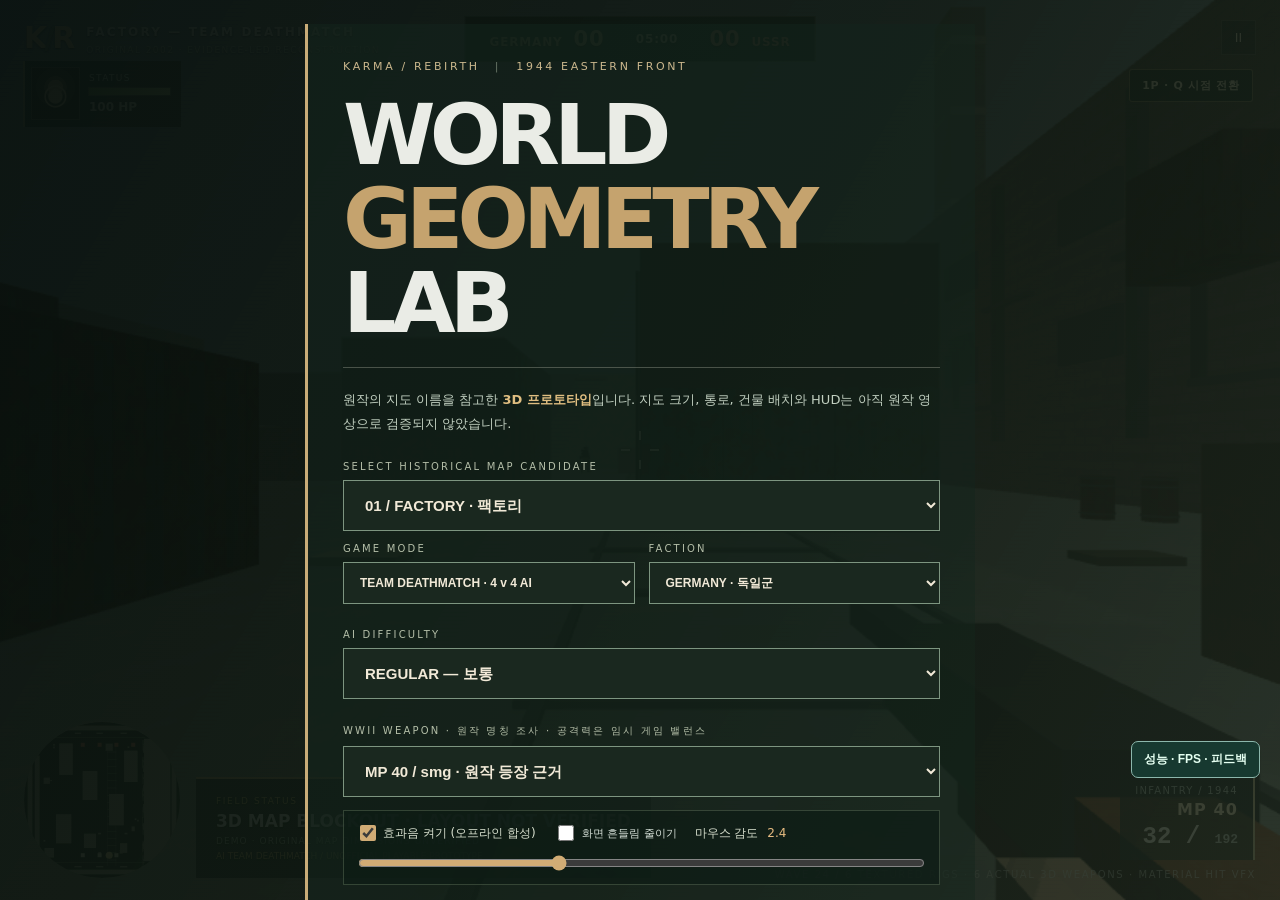
==== commit ce6950d0: "Wave24 actual Blender WWII role gear, 6 guns, original material atlases and five-surface impact VFX" ====
--- a/site/three-d/index.html
+++ b/site/three-d/index.html
@@ -1,6 +1,6 @@
 <!doctype html>
 <html lang="ko"><head><meta charset="utf-8"><meta name="viewport" content="width=device-width, initial-scale=1">
-<title>KARMA REBIRTH — Wave 23 Real Character Variants and Combat Feedback</title><link rel="stylesheet" href="style.css"><link rel="stylesheet" href="tdm.css"><link rel="stylesheet" href="wave4.css"><link rel="stylesheet" href="wave5.css"><link rel="stylesheet" href="combat-feedback.css"></head>
+<title>KARMA REBIRTH — Wave 24 Actual Textured 3D Concept Assets</title><link rel="stylesheet" href="style.css"><link rel="stylesheet" href="tdm.css"><link rel="stylesheet" href="wave4.css"><link rel="stylesheet" href="wave5.css"><link rel="stylesheet" href="combat-feedback.css"></head>
 <body><main id="application">
 <canvas id="viewport" aria-label="Factory, Castle, Training WebGL 3D first-person and third-person shooter"></canvas>
 <div class="scanlines"></div>
@@ -12,7 +12,7 @@
 <div id="ammo-hud" aria-live="polite"><small>INFANTRY / 1944</small><strong id="gun-name">MP 40</strong><span><b id="hud-clip">32</b> / <b id="hud-reserve">160</b></span></div>
 <div class="crosshair"><span class="north"></span><span class="west"></span><span class="east"></span><span class="south"></span></div>
 <div class="bottom"><canvas id="mini" width="156" height="156" aria-label="임시 전술 미니맵"></canvas><div class="stat"><span class="label">FIELD STATUS</span><strong id="stats">READY</strong><span>DEMO · ORIGINAL MAP DIMENSIONS UNVERIFIED</span></div></div>
-<div id="glow"></div><div class="survey-stamp">WAVE 23 / SIX UNIQUE RIGGED GEAR KITS · HIT REACTIONS · FASTER WORLD</div>
+<div id="glow"></div><div class="survey-stamp">WAVE 24 / 6 TEXTURED RIGS · 6 ACTUAL 3D WEAPONS · MATERIAL HIT VFX</div>
 <aside id="benchmark" hidden aria-label="Live performance metrics"><strong>LIVE PERFORMANCE</strong><span id="bench-fps">Measuring FPS…</span><span id="bench-frame">Frame time: --</span><span id="bench-render">CPU scene/render: --</span><span id="bench-ai">AI logic: --</span><small>Actual browser RAF · not GPU timestamp · Wave 05</small></aside>
 <section id="menu" aria-label="작전 메뉴" class="scrim">
   <div class="panel">
@@ -41,4 +41,4 @@
 window.addEventListener("unhandledrejection", function(e) {
   const panel=document.querySelector("#no-webgl");if(panel){panel.hidden=false;panel.textContent="3D 초기화 거부: "+String(e.reason);}
 });
-</script><script src="maps.js?v=wave21"></script><script src="weapons.js"></script><script src="weapon-motion.js"></script><script src="weapon-art.js?v=wave22"></script><script src="weapon-vfx.js?v=wave21"></script><script src="jump.js?v=wave21"></script><script src="aim-audit.js"></script><script src="aim14.js"></script><script src="variants.js?v=wave23"></script><script src="tdm.js?v=wave23"></script><script src="rig.js"></script><script src="camera.js"></script><script src="assets/quaternius-character-embedded.js"></script><script src="assets/materials/ww2_pbr_embedded.js"></script><script src="assets/materials/ambientcg/fabric065-photo-embedded.js"></script><script src="assets/animations/ual1-retargeted-embedded.js"></script><script src="assets/characters/panzergrenadier-ual-basis.js"></script><script src="real-character.js?v=wave23"></script><script src="skinned.js"></script><script src="audio.js"></script><script src="combat-feedback.js?v=wave23"></script><script src="engine.js?v=wave23"></script><script src="wave18-diagnostics.js?v=wave23"></script></body></html>+</script><script src="maps.js?v=wave21"></script><script src="weapons.js"></script><script src="weapon-motion.js"></script><script src="weapon-art.js?v=wave24"></script><script src="weapon-vfx.js?v=wave24"></script><script src="jump.js?v=wave21"></script><script src="aim-audit.js"></script><script src="aim14.js"></script><script src="variants.js?v=wave23"></script><script src="tdm.js?v=wave23"></script><script src="rig.js"></script><script src="camera.js"></script><script src="assets/quaternius-character-embedded.js"></script><script src="assets/materials/ww2_pbr_embedded.js"></script><script src="assets/materials/ambientcg/fabric065-photo-embedded.js"></script><script src="assets/animations/ual1-retargeted-embedded.js"></script><script src="assets/characters/panzergrenadier-ual-basis.js"></script><script src="real-character.js?v=wave24"></script><script src="skinned.js"></script><script src="audio.js"></script><script src="combat-feedback.js?v=wave23"></script><script src="engine.js?v=wave24"></script><script src="wave18-diagnostics.js?v=wave23"></script></body></html>
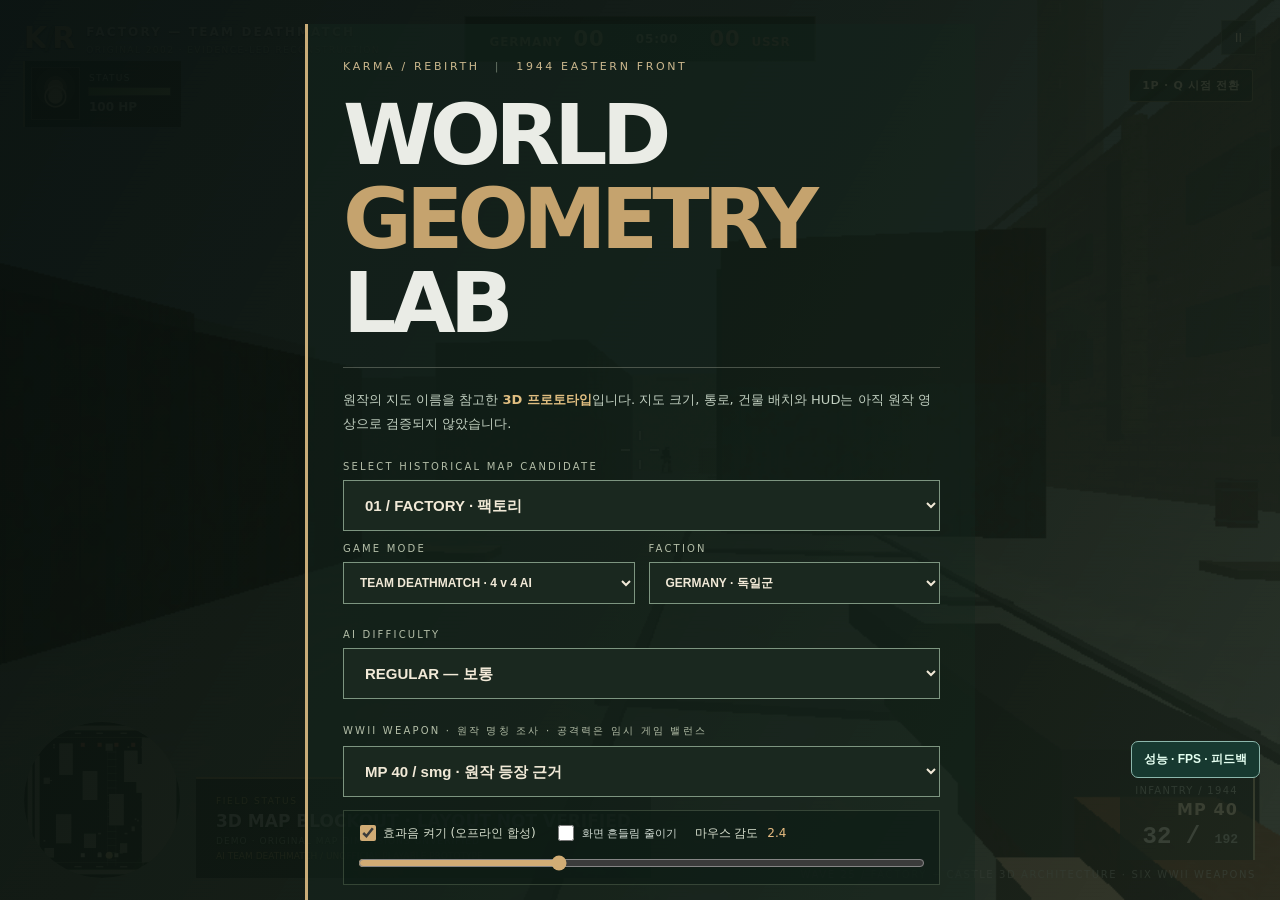
==== commit 1f2a9db8: "Wave25: original architecture meshes, 8AI fast MSAA, Castle Soviet camera, browser QA" ====
--- a/site/three-d/index.html
+++ b/site/three-d/index.html
@@ -1,6 +1,6 @@
 <!doctype html>
 <html lang="ko"><head><meta charset="utf-8"><meta name="viewport" content="width=device-width, initial-scale=1">
-<title>KARMA REBIRTH — Wave 24 Actual Textured 3D Concept Assets</title><link rel="stylesheet" href="style.css"><link rel="stylesheet" href="tdm.css"><link rel="stylesheet" href="wave4.css"><link rel="stylesheet" href="wave5.css"><link rel="stylesheet" href="combat-feedback.css"></head>
+<title>KARMA REBIRTH — Wave 25 Architectural 3D + Performance</title><link rel="stylesheet" href="style.css"><link rel="stylesheet" href="tdm.css"><link rel="stylesheet" href="wave4.css"><link rel="stylesheet" href="wave5.css"><link rel="stylesheet" href="combat-feedback.css"></head>
 <body><main id="application">
 <canvas id="viewport" aria-label="Factory, Castle, Training WebGL 3D first-person and third-person shooter"></canvas>
 <div class="scanlines"></div>
@@ -12,7 +12,7 @@
 <div id="ammo-hud" aria-live="polite"><small>INFANTRY / 1944</small><strong id="gun-name">MP 40</strong><span><b id="hud-clip">32</b> / <b id="hud-reserve">160</b></span></div>
 <div class="crosshair"><span class="north"></span><span class="west"></span><span class="east"></span><span class="south"></span></div>
 <div class="bottom"><canvas id="mini" width="156" height="156" aria-label="임시 전술 미니맵"></canvas><div class="stat"><span class="label">FIELD STATUS</span><strong id="stats">READY</strong><span>DEMO · ORIGINAL MAP DIMENSIONS UNVERIFIED</span></div></div>
-<div id="glow"></div><div class="survey-stamp">WAVE 24 / 6 TEXTURED RIGS · 6 ACTUAL 3D WEAPONS · MATERIAL HIT VFX</div>
+<div id="glow"></div><div class="survey-stamp">WAVE 25 / FACTORY + CASTLE 3D ARCHITECTURE · SIX WWII WEAPONS</div>
 <aside id="benchmark" hidden aria-label="Live performance metrics"><strong>LIVE PERFORMANCE</strong><span id="bench-fps">Measuring FPS…</span><span id="bench-frame">Frame time: --</span><span id="bench-render">CPU scene/render: --</span><span id="bench-ai">AI logic: --</span><small>Actual browser RAF · not GPU timestamp · Wave 05</small></aside>
 <section id="menu" aria-label="작전 메뉴" class="scrim">
   <div class="panel">
@@ -29,7 +29,7 @@
   <button id="start" type="button">4 : 4 전투 시작 <span>↗</span></button>
   <p class="help">Q 1·3인칭 전환 · [ / ] 무기 변경 · 3인칭 휠 줌 · WASD 이동 · Space 점프 · 마우스 시점 · 좌클릭 사격 · 우클릭 정조준 · R 재장전 · Shift 달리기 · Ctrl 앉기 · ESC 일시정지</p>
   <p class="help">WAVE 20 실제 Chrome 영상 (좌측 이전 / 우측 개선) · <a href="motion/Chrome-compare-walk.mp4" target="_blank" rel="noopener">걷기 MP4</a> · <a href="motion/Chrome-compare-shoot.mp4" target="_blank" rel="noopener">사격 MP4</a> · <a href="motion/Chrome-compare-reload.mp4" target="_blank" rel="noopener">재장전 MP4</a> · <a href="motion/Chrome-after-live-reload.mp4" target="_blank" rel="noopener">실제 탄약 교체</a> · <a href="motion/Chrome-compare-foot-lock.mp4" target="_blank" rel="noopener">실제 걷기 발 고정 비교 MP4</a></p>
-  <p class="footer"><a href="../index.html">← WAVE 01 / 기존 게임으로 돌아가기</a> · <a href="PLAY_README_KO.txt" target="_blank" rel="noopener">오프라인 사용 설명</a> · <a href="assets/characters/LICENSE_CC0.txt" target="_blank" rel="noopener">캐릭터 라이선스</a> · <a href="assets/materials/ambientcg/LICENSE_CC0.txt" target="_blank" rel="noopener">실사 직물 CC0 라이선스</a> · <a href="assets/characters/quaternius_superhero_male_cc0.glb" download>GLB 원본</a> · <a href="assets/characters/LICENSE_PANZERGRENADIER_CC0.txt">Panzergrenadier CC0</a> · <a href="assets/characters/panzergrenadier_cc0.glb" download>WW2 Soldier GLB</a> · <a href="assets/characters/panzergrenadier_cc0_optimized.glb" download>Optimized WW2 Soldier CC0 GLB</a> · <a href="assets/characters/panzergrenadier_cc0_npc_lod.glb" download>German AI LOD GLB</a> · <a href="assets/characters/soviet_side_derived_cc0_interim.glb" download>Soviet-side interim CC0 derivative GLB (not historic)</a> · <a href="assets/characters/LICENSE_WAVE20_NPC_CC0.txt">AI CC0 provenance</a></p>
+  <p class="footer"><a href="../index.html?legacy=1">← WAVE 01 / 기존 게임으로 돌아가기</a> · <a href="PLAY_README_KO.txt" target="_blank" rel="noopener">오프라인 사용 설명</a> · <a href="assets/characters/LICENSE_CC0.txt" target="_blank" rel="noopener">캐릭터 라이선스</a> · <a href="assets/materials/ambientcg/LICENSE_CC0.txt" target="_blank" rel="noopener">실사 직물 CC0 라이선스</a> · <a href="assets/characters/quaternius_superhero_male_cc0.glb" download>GLB 원본</a> · <a href="assets/characters/LICENSE_PANZERGRENADIER_CC0.txt">Panzergrenadier CC0</a> · <a href="assets/characters/panzergrenadier_cc0.glb" download>WW2 Soldier GLB</a> · <a href="assets/characters/panzergrenadier_cc0_optimized.glb" download>Optimized WW2 Soldier CC0 GLB</a> · <a href="assets/characters/panzergrenadier_cc0_npc_lod.glb" download>German AI LOD GLB</a> · <a href="assets/characters/soviet_side_derived_cc0_interim.glb" download>Soviet-side interim CC0 derivative GLB (not historic)</a> · <a href="assets/characters/LICENSE_WAVE20_NPC_CC0.txt">AI CC0 provenance</a></p>
   </div>
 </section>
 <div id="no-webgl" hidden role="alert">이 브라우저는 WebGL2를 사용할 수 없습니다. Chrome/Edge/Safari 최신 버전을 사용하거나 하드웨어 가속 설정을 확인해주세요.</div>
@@ -41,4 +41,4 @@
 window.addEventListener("unhandledrejection", function(e) {
   const panel=document.querySelector("#no-webgl");if(panel){panel.hidden=false;panel.textContent="3D 초기화 거부: "+String(e.reason);}
 });
-</script><script src="maps.js?v=wave21"></script><script src="weapons.js"></script><script src="weapon-motion.js"></script><script src="weapon-art.js?v=wave24"></script><script src="weapon-vfx.js?v=wave24"></script><script src="jump.js?v=wave21"></script><script src="aim-audit.js"></script><script src="aim14.js"></script><script src="variants.js?v=wave23"></script><script src="tdm.js?v=wave23"></script><script src="rig.js"></script><script src="camera.js"></script><script src="assets/quaternius-character-embedded.js"></script><script src="assets/materials/ww2_pbr_embedded.js"></script><script src="assets/materials/ambientcg/fabric065-photo-embedded.js"></script><script src="assets/animations/ual1-retargeted-embedded.js"></script><script src="assets/characters/panzergrenadier-ual-basis.js"></script><script src="real-character.js?v=wave24"></script><script src="skinned.js"></script><script src="audio.js"></script><script src="combat-feedback.js?v=wave23"></script><script src="engine.js?v=wave24"></script><script src="wave18-diagnostics.js?v=wave23"></script></body></html>+</script><script src="maps.js?v=wave25b"></script><script src="weapons.js"></script><script src="weapon-motion.js"></script><script src="weapon-art.js?v=wave24"></script><script src="weapon-vfx.js?v=wave24"></script><script src="jump.js?v=wave21"></script><script src="aim-audit.js"></script><script src="aim14.js"></script><script src="variants.js?v=wave23"></script><script src="tdm.js?v=wave23"></script><script src="rig.js"></script><script src="camera.js"></script><script src="assets/quaternius-character-embedded.js"></script><script src="assets/materials/ww2_pbr_embedded.js"></script><script src="assets/materials/ambientcg/fabric065-photo-embedded.js"></script><script src="assets/animations/ual1-retargeted-embedded.js"></script><script src="assets/characters/panzergrenadier-ual-basis.js"></script><script src="real-character.js?v=wave24"></script><script src="skinned.js"></script><script src="audio.js"></script><script src="combat-feedback.js?v=wave23"></script><script src="engine.js?v=wave25b"></script><script src="wave18-diagnostics.js?v=wave23"></script></body></html>
